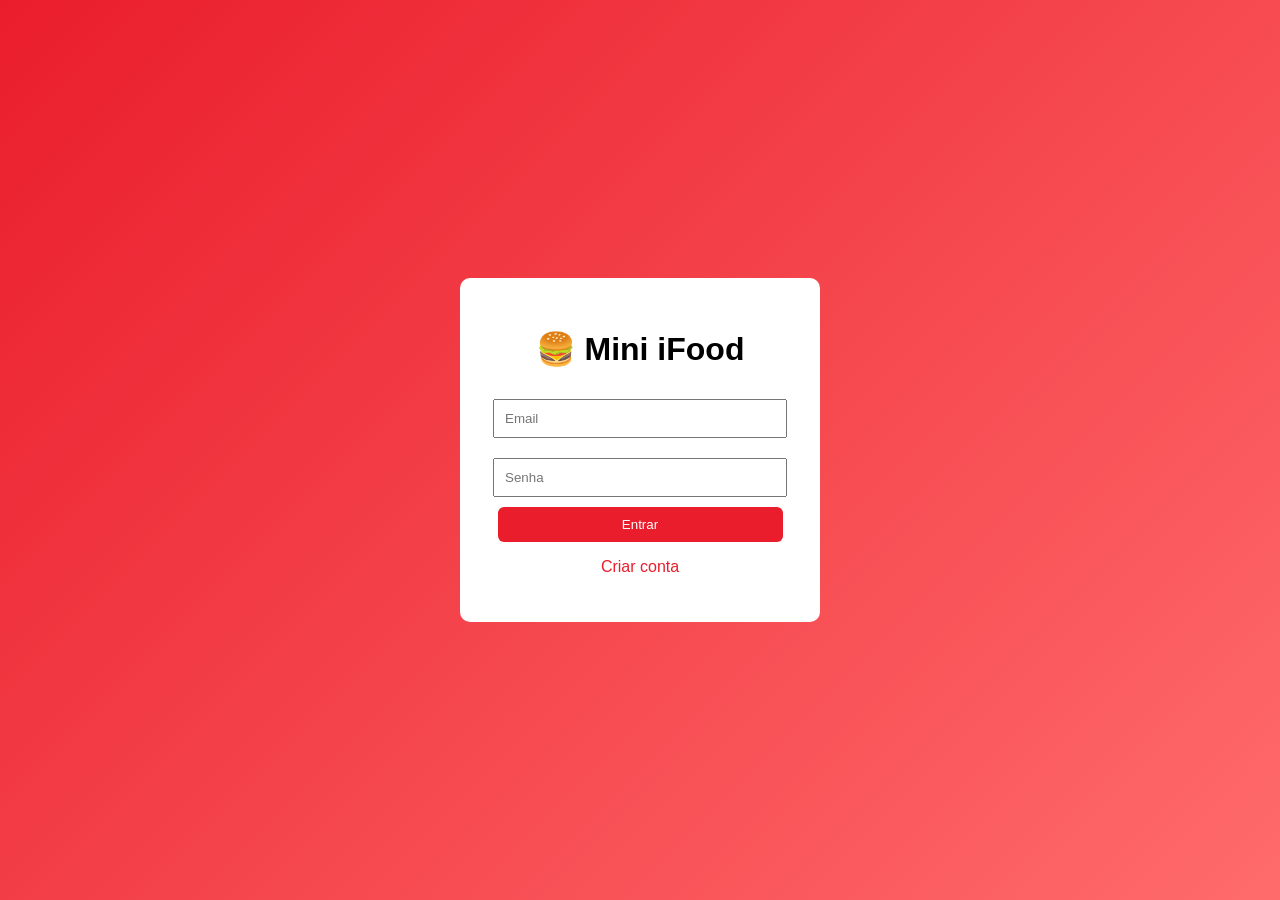
==== Daniel.maia/projeto_ifood/index.html @ c8b520d6 "Add files via upload" ====
<!DOCTYPE html>
<html lang="pt-br">
<head>
    <meta charset="UTF-8">
    <title>Mini iFood</title>
    <link rel="stylesheet" href="style.css">
</head>
<body>

<div class="container">

    <div class="box">
        <h1>🍔 Mini iFood</h1>

        <input type="email" id="email" placeholder="Email">
        <input type="password" id="senha" placeholder="Senha">

        <button onclick="login()">Entrar</button>

        <p class="link" onclick="mostrarCadastro()">Criar conta</p>
    </div>

    <div class="box hidden" id="cadastroBox">

        <h1>Cadastro</h1>

        <input type="email" id="novoEmail" placeholder="Email">
        <input type="password" id="novaSenha" placeholder="Senha">

        <button onclick="cadastrar()">Cadastrar</button>

        <p class="link" onclick="voltarLogin()">Voltar</p>
    </div>

</div>

<script src="script.js"></script>
</body>
</html>
---- Daniel.maia/projeto_ifood/style.css ----
body {
    margin: 0;
    font-family: Arial;
    background: linear-gradient(135deg, #ea1d2c, #ff6b6b);
}

/* LOGIN */
.container {
    display: flex;
    justify-content: center;
    align-items: center;
    height: 100vh;
}

.box {
    background: white;
    padding: 30px;
    width: 300px;
    border-radius: 10px;
    text-align: center;
}

.hidden { display: none; }

input {
    width: 90%;
    padding: 10px;
    margin: 10px 0;
}

button {
    padding: 10px;
    background: #ea1d2c;
    color: white;
    border: none;
    cursor: pointer;
    border-radius: 6px;
    width: 95%;
}

button:hover {
    background: #c21825;
}

.link {
    color: #ea1d2c;
    cursor: pointer;
}

/* HEADER */
header {
    background: white;
    padding: 12px 20px;
    display: flex;
    justify-content: space-between;
    align-items: center;
}

/* BOTÕES HEADER (Pedidos + Sair) */
.header-buttons {
    display: flex;
    gap: 10px;
    align-items: center;
}

.header-buttons button {
    width: auto;
    padding: 6px 12px;
    font-size: 12px;
}

/* LISTA */
.lista {
    width: 90%;
    max-width: 600px;
    margin: 20px auto;
}

/* CARD */
.card {
    background: white;
    padding: 15px;
    margin: 10px 0;
    border-radius: 10px;
    display: flex;
    justify-content: space-between;
    align-items: center;
}

/* CARRINHO */
.carrinho {
    width: 90%;
    max-width: 600px;
    margin: 30px auto;
    background: white;
    padding: 15px;
    border-radius: 10px;
}

/* TOTAL */
#total {
    font-weight: bold;
    margin-top: 10px;
}

/* FINALIZAR */
.carrinho button {
    margin-top: 10px;
    width: 100%;
    background: green;
}

.carrinho button:hover {
    background: darkgreen;
}

/* BOTÃO VOLTAR */
.btn-voltar {
    width: auto;
    padding: 6px 12px;
    font-size: 12px;
    background: #333;
    border-radius: 6px;
}

.btn-voltar:hover {
    background: #000;
}

/* REMOVER ITEM */
.btn-remover {
    margin-left: 10px;
    padding: 3px 8px;
    font-size: 11px;
    background: #ff4d4d;
    border: none;
    color: white;
    border-radius: 5px;
    cursor: pointer;
}

.btn-remover:hover {
    background: #cc0000;
}
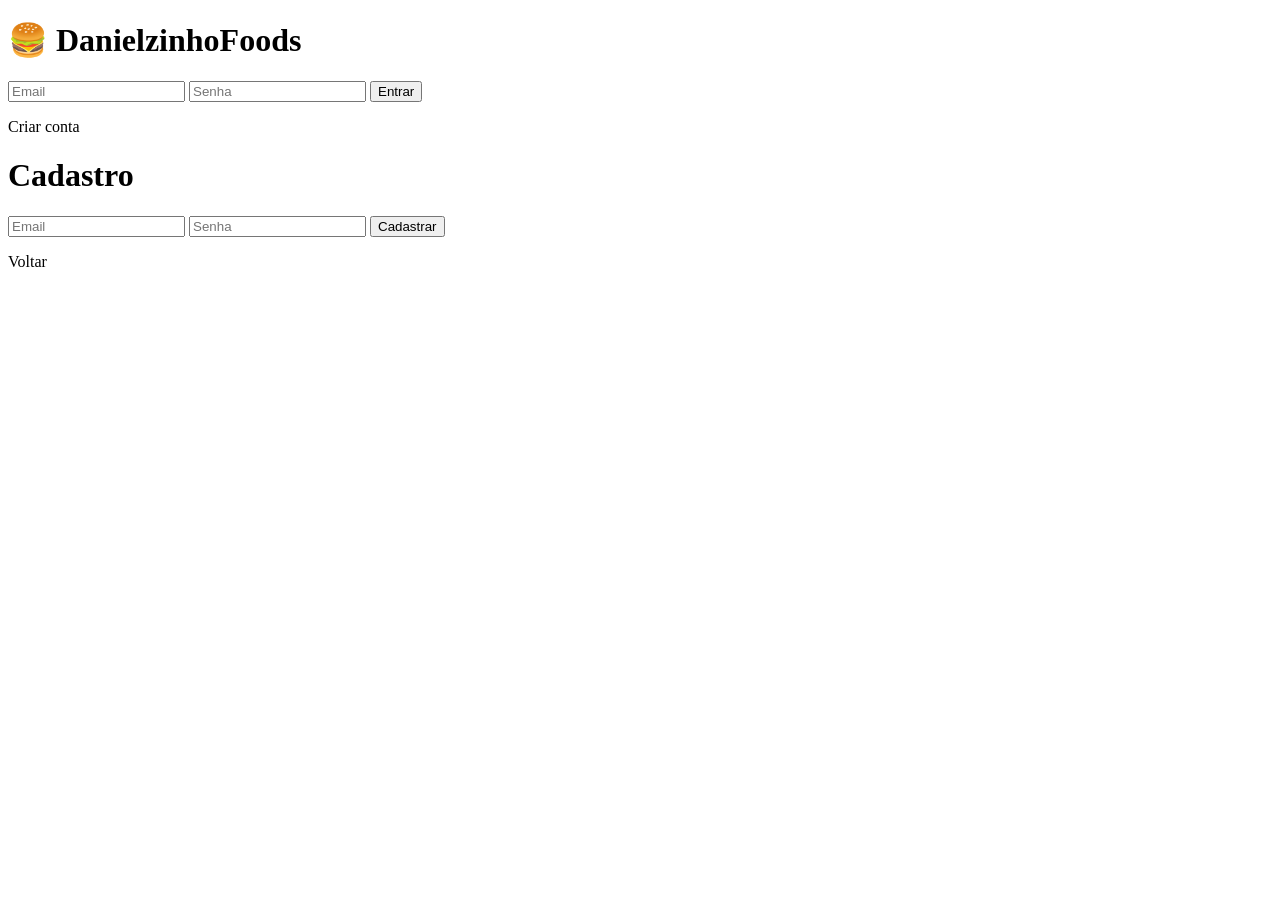
==== commit 052cbd53: "Revise index.html for DanielzinhoFoods branding Ajuste nos campos de formulário para garantir compat" ====
--- a/Daniel.maia/projeto_ifood/index.html
+++ b/Daniel.maia/projeto_ifood/index.html
@@ -2,38 +2,29 @@
 <html lang="pt-br">
 <head>
     <meta charset="UTF-8">
-    <title>Mini iFood</title>
-    <link rel="stylesheet" href="style.css">
+    <title>DanielzinhoFoods - Login</title>
+    <link rel="stylesheet" href="css/style.css">
 </head>
 <body>
 
 <div class="container">
-
     <div class="box">
-        <h1>🍔 Mini iFood</h1>
-
+        <h1>🍔 DanielzinhoFoods</h1>
         <input type="email" id="email" placeholder="Email">
         <input type="password" id="senha" placeholder="Senha">
-
         <button onclick="login()">Entrar</button>
-
         <p class="link" onclick="mostrarCadastro()">Criar conta</p>
     </div>
 
     <div class="box hidden" id="cadastroBox">
-
         <h1>Cadastro</h1>
-
         <input type="email" id="novoEmail" placeholder="Email">
         <input type="password" id="novaSenha" placeholder="Senha">
-
         <button onclick="cadastrar()">Cadastrar</button>
-
         <p class="link" onclick="voltarLogin()">Voltar</p>
     </div>
-
 </div>
 
-<script src="script.js"></script>
+<script src="js/script.js"></script>
 </body>
-</html>+</html>
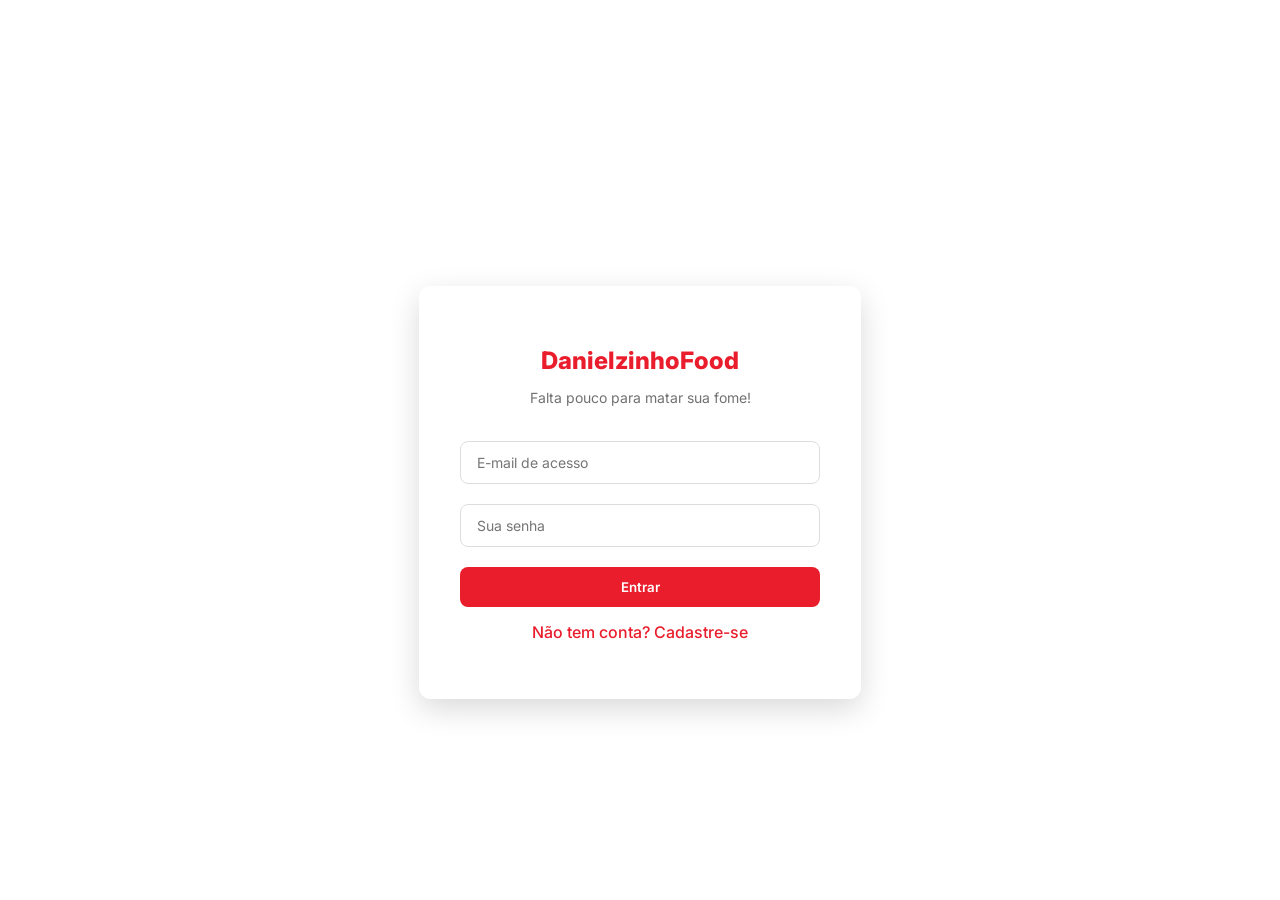
==== commit 94a6a9e7: "feat(html): adiciona campo de nome completo no formulário de registro - Inserção do input id="novoNo" ====
--- a/Daniel.maia/projeto_ifood/index.html
+++ b/Daniel.maia/projeto_ifood/index.html
@@ -2,26 +2,33 @@
 <html lang="pt-br">
 <head>
     <meta charset="UTF-8">
-    <title>DanielzinhoFoods - Login</title>
+    <title>DanielzinhoFood - Login</title>
     <link rel="stylesheet" href="css/style.css">
 </head>
 <body>
 
 <div class="container">
     <div class="box">
-        <h1>🍔 DanielzinhoFoods</h1>
-        <input type="email" id="email" placeholder="Email">
-        <input type="password" id="senha" placeholder="Senha">
-        <button onclick="login()">Entrar</button>
-        <p class="link" onclick="mostrarCadastro()">Criar conta</p>
+        <h2 style="color: var(--ifood-red); font-weight: 800; margin-bottom: 5px;">Danielzinho<span>Food</span></h2>
+        <p style="color: var(--text-light); font-size: 14px; margin-bottom: 25px;">Falta pouco para matar sua fome!</p>
+        
+        <input type="text" id="email" placeholder="E-mail de acesso">
+        <input type="password" id="senha" placeholder="Sua senha">
+        
+        <button onclick="login()" style="width: 100%; margin-top: 10px;">Entrar</button>
+        <p class="link" onclick="mostrarCadastro()">Não tem conta? Cadastre-se</p>
     </div>
 
-    <div class="box hidden" id="cadastroBox">
-        <h1>Cadastro</h1>
-        <input type="email" id="novoEmail" placeholder="Email">
-        <input type="password" id="novaSenha" placeholder="Senha">
-        <button onclick="cadastrar()">Cadastrar</button>
-        <p class="link" onclick="voltarLogin()">Voltar</p>
+    <div id="cadastroBox" class="box hidden">
+        <h2 style="color: var(--ifood-red); font-weight: 800; margin-bottom: 5px;">Criar Conta</h2>
+        <p style="color: var(--text-light); font-size: 14px; margin-bottom: 25px;">Seja muito bem-vindo!</p>
+        
+        <input type="text" id="novoNome" placeholder="Nome Completo">
+        <input type="text" id="novoEmail" placeholder="Seu melhor e-mail">
+        <input type="password" id="novaSenha" placeholder="Crie uma senha forte">
+        
+        <button onclick="cadastrar()" style="width: 100%; margin-top: 10px; background-color: #2fbe48;">Concluir Cadastro</button>
+        <p class="link" onclick="voltarLogin()" style="color: var(--text-light);">Já tenho conta, quero entrar</p>
     </div>
 </div>
 
--- a/Daniel.maia/projeto_ifood/css/style.css
+++ b/Daniel.maia/projeto_ifood/css/style.css
@@ -0,0 +1,259 @@
+@import url('https://fonts.googleapis.com/css2?family=Inter:wght@400;500;600;700&display=swap');
+
+:root {
+    --ifood-red: #ea1d2c;
+    --ifood-dark-red: #c21825;
+    --bg-light: #f7f7f7;
+    --text-main: #3e3e3e;
+    --text-light: #717171;
+    --white: #ffffff;
+    --shadow: 0 4px 15px rgba(0, 0, 0, 0.06);
+    --border-radius: 12px;
+}
+
+body {
+    margin: 0;
+    font-family: 'Inter', sans-serif;
+    color: var(--text-main);
+    padding-top: 85px;
+
+    /* ========== CONFIGURAÇÃO DA IMAGEM DE FUNDO ========== */
+    background-image: url('/img/fundo.jpg'); 
+    background-size: cover;        /* Cobre a tela inteira sem distorcer */
+    background-position: center;   /* Centraliza o fundo */
+    background-repeat: no-repeat;  /* Impede repetições em mosaico */
+    background-attachment: fixed;  /* Mantém o fundo fixo enquanto o site rola */
+}
+
+/* NAVBAR FIXA */
+.navbar {
+    background: var(--white);
+    height: 70px;
+    display: flex;
+    justify-content: center;
+    align-items: center;
+    position: fixed;
+    top: 0;
+    width: 100%;
+    z-index: 1000;
+    box-shadow: 0 2px 10px rgba(0,0,0,0.04);
+}
+
+.nav-container {
+    width: 95%;
+    max-width: 1100px;
+    display: flex;
+    justify-content: space-between;
+    align-items: center;
+}
+
+.logo {
+    color: var(--ifood-red);
+    font-weight: 800;
+    font-size: 22px;
+    cursor: pointer;
+    margin: 0;
+}
+
+.logo span { color: var(--text-main); }
+
+.search-container {
+    flex: 1;
+    max-width: 420px;
+    margin: 0 20px;
+}
+
+.search-container input {
+    width: 100%;
+    margin: 0;
+    padding: 10px 16px;
+    background-color: #f2f2f2;
+    border: 1px solid transparent;
+    border-radius: 8px;
+    font-size: 14px;
+    transition: all 0.2s ease;
+}
+
+.search-container input:focus {
+    background-color: var(--white);
+    border-color: var(--ifood-red);
+    box-shadow: 0 0 0 2px rgba(234, 29, 44, 0.1);
+}
+
+.nav-links {
+    list-style: none;
+    display: flex;
+    gap: 25px;
+    margin: 0;
+    padding: 0;
+    align-items: center;
+}
+
+.nav-links li a {
+    text-decoration: none;
+    color: var(--text-main);
+    font-weight: 600;
+    font-size: 14px;
+    cursor: pointer;
+    transition: 0.2s;
+}
+
+.nav-links li a:hover { color: var(--ifood-red); }
+
+.nav-carrinho-link {
+    display: flex;
+    align-items: center;
+    gap: 6px;
+    background: #fff3f4;
+    padding: 6px 14px;
+    border-radius: 20px;
+    color: var(--ifood-red) !important;
+}
+
+.badge {
+    background-color: var(--ifood-red);
+    color: var(--white);
+    font-size: 11px;
+    font-weight: bold;
+    padding: 2px 7px;
+    border-radius: 50%;
+    display: inline-block;
+}
+
+.btn-sair { color: var(--ifood-red) !important; }
+
+/* CONTAINER DO LOGIN (INDEX) */
+.container {
+    display: flex;
+    justify-content: center;
+    align-items: center;
+    height: calc(100vh - 85px);
+}
+
+/* CAIXAS PRINCIPAIS (COM LEVE OPACIDADE PARA DAR LEITURA CONTRAPOSTA AO FUNDO) */
+.box {
+    background: rgba(255, 255, 255, 0.60);
+    padding: 40px;
+    width: 100%;
+    max-width: 360px;
+    border-radius: var(--border-radius);
+    text-align: center;
+    box-shadow: 0 10px 30px rgba(0, 0, 0, 0.15);
+    border: 1px solid rgba(255, 255, 255, 0.3);
+    backdrop-filter: blur(5px); /* Efeito sutil de vidro fosco atrás da caixa */
+}
+
+.hidden { display: none; }
+
+.lista, .layout-menu, .layout-checkout, .layout-profile {
+    width: 90%;
+    max-width: 700px;
+    margin: 20px auto;
+}
+
+h2 { 
+    font-weight: 700; 
+    font-size: 24px; 
+    margin-bottom: 20px; 
+    color: #121212;
+    text-shadow: 0 2px 4px rgba(255, 255, 255, 0.8); /* Sombra clara sob o título para destacar do fundo */
+}
+
+/* CARDS DO SITE (COM OPACIDADE AJUSTADA) */
+.card {
+    background: rgba(255, 255, 255, 0.60);
+    padding: 20px;
+    margin-bottom: 15px;
+    border-radius: var(--border-radius);
+    display: flex;
+    justify-content: space-between;
+    align-items: center;
+    box-shadow: 0 4px 20px rgba(0, 0, 0, 0.08);
+    transition: transform 0.2s, box-shadow 0.2s;
+    border: 1px solid rgba(240, 240, 240, 0.8);
+}
+
+.card:hover { 
+    transform: translateY(-3px); 
+    box-shadow: 0 8px 25px rgba(0, 0, 0, 0.15); 
+}
+
+.card-info { display: flex; align-items: center; gap: 15px; }
+.nome-item-card { font-weight: 600; font-size: 16px; display: block; }
+
+.img-loja { width: 55px; height: 55px; border-radius: 50%; object-fit: cover; border: 1px solid #e2e2e2; }
+.img-prato { width: 65px; height: 65px; border-radius: 8px; object-fit: cover; border: 1px solid #e2e2e2; }
+.card small { color: var(--text-light); display: block; margin-top: 4px; font-size: 13px; }
+
+input { 
+    width: 100%; 
+    padding: 12px 16px; 
+    margin: 10px 0; 
+    border: 1px solid #ddd; 
+    border-radius: 8px; 
+    font-family: inherit; 
+    font-size: 14px; 
+    box-sizing: border-box; 
+    outline: none; 
+}
+input:focus { border-color: var(--ifood-red); }
+
+button { padding: 12px 24px; background-color: var(--ifood-red); color: var(--white); border: none; cursor: pointer; border-radius: 8px; font-weight: 600; font-family: inherit; }
+button:hover { background-color: var(--ifood-dark-red); }
+.link { color: var(--ifood-red); cursor: pointer; margin-top: 15px; font-weight: 500; }
+
+/* COMPONENTES DE CHECKOUT E ÁREAS DE CONTEÚDO */
+.carrinho, .cupom-area, .pagamento-area, .profile-card, .profile-form-box { 
+    background: rgba(255, 255, 255, 0.60); 
+    padding: 20px; 
+    border-radius: var(--border-radius); 
+    box-shadow: 0 4px 20px rgba(0, 0, 0, 0.08); 
+    border: 1px solid #f0f0f0; 
+    margin-top: 20px; 
+}
+
+.cupom-area { display: flex; gap: 10px; align-items: center; box-shadow: none; margin: 0; padding: 15px 0; background: transparent; border: none; }
+.cupom-area input { margin: 0; background: #fff; }
+#total { font-size: 16px; border-top: 1px solid #eee; padding-top: 15px; margin-top: 15px; }
+
+.btn-finalizar { background: #2fbe48; width: 100%; padding: 14px; font-size: 16px; margin-top: 15px; }
+.btn-finalizar:hover { background: #249737; }
+.btn-remover { padding: 4px 10px; font-size: 12px; background: #f2f2f2; color: #8c8c8c; border-radius: 6px; border:none; cursor:pointer;}
+
+.metodos-pagamento { display: flex; flex-direction: column; gap: 12px; margin-top: 15px; }
+.metodo-opcao { display: flex; align-items: center; gap: 12px; padding: 14px; border: 1px solid #eee; border-radius: 8px; cursor: pointer; background: #ffffff; transition: 0.2s; }
+.metodo-opcao:hover { border-color: var(--ifood-red); background-color: #fffbfb; }
+.metodo-opcao input[type="radio"] { width: auto; margin: 0; accent-color: var(--ifood-red); }
+
+@media (min-width: 768px) {
+    .layout-checkout { display: flex; flex-wrap: wrap; gap: 20px; max-width: 950px; }
+    .layout-checkout h2 { width: 100%; }
+    .layout-checkout .carrinho { flex: 1; margin: 0; }
+    .layout-checkout .pagamento-area { flex: 1; margin: 0; height: fit-content; }
+}
+
+/* ÁREA DE PERFIL */
+.profile-card { margin-bottom: 25px; margin-top: 0; }
+.profile-header-info { display: flex; align-items: center; gap: 20px; border-bottom: 1px solid #eee; padding-bottom: 20px; margin-bottom: 20px; }
+.img-perfil-grande { width: 80px; height: 80px; border-radius: 50%; object-fit: cover; border: 2px solid var(--ifood-red); }
+.profile-header-info h3 { margin: 0; font-size: 22px; font-weight: 700; }
+.badge-carteira { display: inline-block; background: #e6fff0; color: #1b8a43; padding: 6px 12px; border-radius: 20px; font-size: 13px; margin-top: 8px; font-weight: 500; }
+.profile-details-grid { display: flex; flex-direction: column; gap: 12px; font-size: 14px; }
+.profile-details-grid div strong { color: var(--text-light); font-weight: 600; }
+.profile-form-box h3 { margin-top: 0; font-size: 18px; margin-bottom: 20px; border-left: 4px solid var(--ifood-red); padding-left: 10px; }
+.form-group-row { display: flex; gap: 15px; }
+.form-field { flex: 1; display: flex; flex-direction: column; margin-bottom: 15px; }
+.form-field label { font-size: 12px; font-weight: 600; color: var(--text-light); margin-bottom: 5px; }
+.profile-form-box input { margin: 0; background: #fff; }
+
+/* LOADING ANIMATION */
+.loading-spinner { display: flex; flex-direction: column; align-items: center; padding: 40px; color: var(--text-light); }
+.spinner { width: 32px; height: 32px; border: 3px solid #e0e0e0; border-top-color: var(--ifood-red); border-radius: 50%; animation: spin 0.8s linear infinite; margin-bottom: 10px; }
+@keyframes spin { to { transform: rotate(360deg); } }
+
+/* TOAST NOTIFICATION */
+.toast-notificacao { position: fixed; bottom: 25px; right: 25px; background-color: #3e3e3e; color: var(--white); padding: 16px 20px; border-radius: 8px; box-shadow: 0 4px 15px rgba(0, 0, 0, 0.2); display: flex; align-items: center; justify-content: space-between; gap: 15px; z-index: 2000; font-weight: 500; font-size: 14px; border-left: 5px solid var(--ifood-red); animation: surgirToast 0.3s ease-out forwards; }
+.btn-fechar-toast { background: transparent; border: none; color: #aaa; font-size: 20px; cursor: pointer; padding: 0; line-height: 1; font-weight: bold; transition: color 0.2s; }
+.btn-fechar-toast:hover { color: var(--white); background: transparent; }
+.toast-notificacao.sumir-toast { opacity: 0; transform: translateY(10px); transition: all 0.3s ease; }
+@keyframes surgirToast { from { opacity: 0; transform: translateX(50px); } to { opacity: 1; transform: translateX(0); } }
